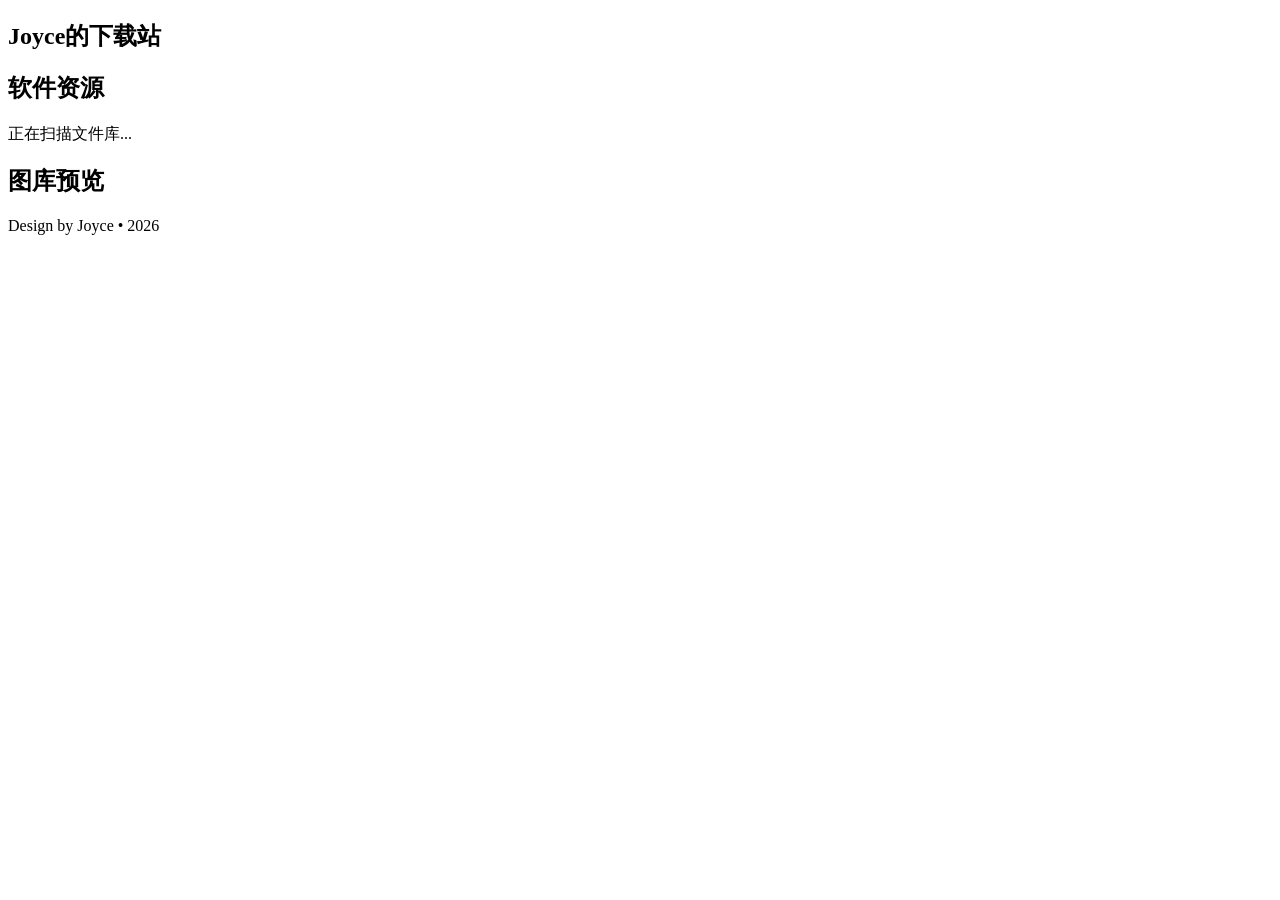
==== index.html @ 3e18d671 "Add initial HTML structure for download site" ====
<!DOCTYPE html>
<html lang="zh-CN">
<head>
    <meta charset="UTF-8">
    <meta name="viewport" content="width=device-width, initial-scale=1.0">
    <title>Joyce的下载站</title>
    <link rel="stylesheet" href="style.css">
</head>
<body>
    <nav class="glass-nav">
        <h1>Joyce的下载站</h1>
    </nav>

    <main class="container">
        <section id="software-section">
            <h2 class="section-title">软件资源</h2>
            <div class="grid" id="software-list">
                <div class="loading">正在扫描文件库...</div>
            </div>
        </section>

        <section id="gallery-section">
            <h2 class="section-title">图库预览</h2>
            <div class="grid" id="gallery-list"></div>
        </section>
    </main>

    <footer>
        <p>Design by Joyce • 2026</p>
    </footer>

    <script src="script.js"></script>
</body>
</html>
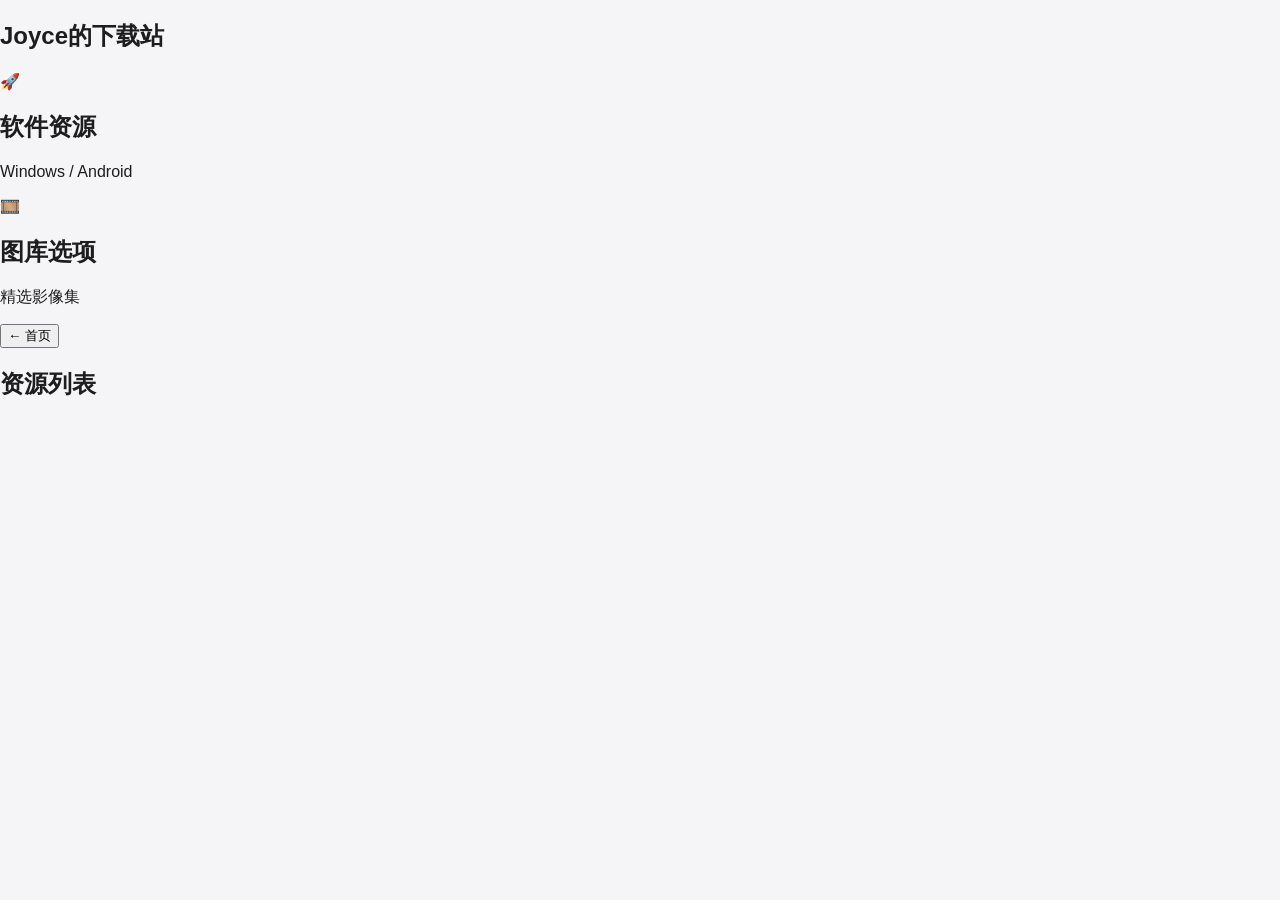
==== commit 860698d9: "更新 index.html" ====
--- a/index.html
+++ b/index.html
@@ -7,27 +7,34 @@
     <link rel="stylesheet" href="style.css">
 </head>
 <body>
-    <nav class="glass-nav">
-        <h1>Joyce的下载站</h1>
-    </nav>
+    <div class="bg-canvas"></div>
 
-    <main class="container">
-        <section id="software-section">
-            <h2 class="section-title">软件资源</h2>
-            <div class="grid" id="software-list">
-                <div class="loading">正在扫描文件库...</div>
+    <div id="app">
+        <section id="home-view" class="view active">
+            <h1 class="main-title">Joyce的下载站</h1>
+            <div class="menu-grid">
+                <div class="glass-card" onclick="enterFolder('software')">
+                    <div class="icon-wrap">🚀</div>
+                    <h2>软件资源</h2>
+                    <p>Windows / Android</p>
+                </div>
+                <div class="glass-card" onclick="enterFolder('gallery')">
+                    <div class="icon-wrap">🎞️</div>
+                    <h2>图库选项</h2>
+                    <p>精选影像集</p>
+                </div>
             </div>
         </section>
 
-        <section id="gallery-section">
-            <h2 class="section-title">图库预览</h2>
-            <div class="grid" id="gallery-list"></div>
+        <section id="folder-view" class="view">
+            <div class="nav-header">
+                <button class="btn-back" onclick="exitFolder()">← 首页</button>
+                <h2 id="folder-title-text">资源列表</h2>
+            </div>
+            <div id="file-list" class="file-grid">
+                </div>
         </section>
-    </main>
-
-    <footer>
-        <p>Design by Joyce • 2026</p>
-    </footer>
+    </div>
 
     <script src="script.js"></script>
 </body>
--- a/style.css
+++ b/style.css
@@ -0,0 +1,92 @@
+:root {
+    --bg-color: #f5f5f7;
+    --card-bg: rgba(255, 255, 255, 0.8);
+    --text-main: #1d1d1f;
+    --accent-blue: #0071e3;
+}
+
+body {
+    font-family: -apple-system, BlinkMacSystemFont, "SF Pro Text", "Helvetica Neue", sans-serif;
+    background-color: var(--bg-color);
+    color: var(--text-main);
+    margin: 0;
+    -webkit-font-smoothing: antialiased;
+}
+
+.glass-nav {
+    position: sticky;
+    top: 0;
+    backdrop-filter: blur(20px);
+    background: rgba(245, 245, 247, 0.7);
+    padding: 20px 0;
+    text-align: center;
+    z-index: 100;
+    border-bottom: 1px solid rgba(0,0,0,0.1);
+}
+
+.container {
+    max-width: 1100px;
+    margin: 0 auto;
+    padding: 40px 20px;
+}
+
+.section-title {
+    font-size: 32px;
+    font-weight: 600;
+    margin-bottom: 30px;
+    letter-spacing: -0.5px;
+}
+
+.grid {
+    display: grid;
+    grid-template-columns: repeat(auto-fill, minmax(280px, 1fr));
+    gap: 25px;
+    margin-bottom: 60px;
+}
+
+/* 卡片样式 */
+.card {
+    background: var(--card-bg);
+    border-radius: 22px;
+    padding: 24px;
+    transition: all 0.4s cubic-bezier(0.4, 0, 0.2, 1);
+    text-decoration: none;
+    color: inherit;
+    display: flex;
+    flex-direction: column;
+    align-items: center;
+    text-align: center;
+    border: 1px solid rgba(0,0,0,0.05);
+}
+
+.card:hover {
+    transform: translateY(-8px);
+    box-shadow: 0 20px 40px rgba(0,0,0,0.1);
+    background: #fff;
+}
+
+.card img, .card video {
+    width: 100%;
+    border-radius: 12px;
+    margin-bottom: 15px;
+    object-fit: cover;
+}
+
+.icon { font-size: 48px; margin-bottom: 15px; }
+
+.btn {
+    background: var(--accent-blue);
+    color: white;
+    padding: 8px 18px;
+    border-radius: 20px;
+    font-size: 14px;
+    font-weight: 500;
+    margin-top: 15px;
+}
+
+footer {
+    text-align: center;
+    padding: 40px;
+    color: #86868b;
+    font-size: 14px;
+}
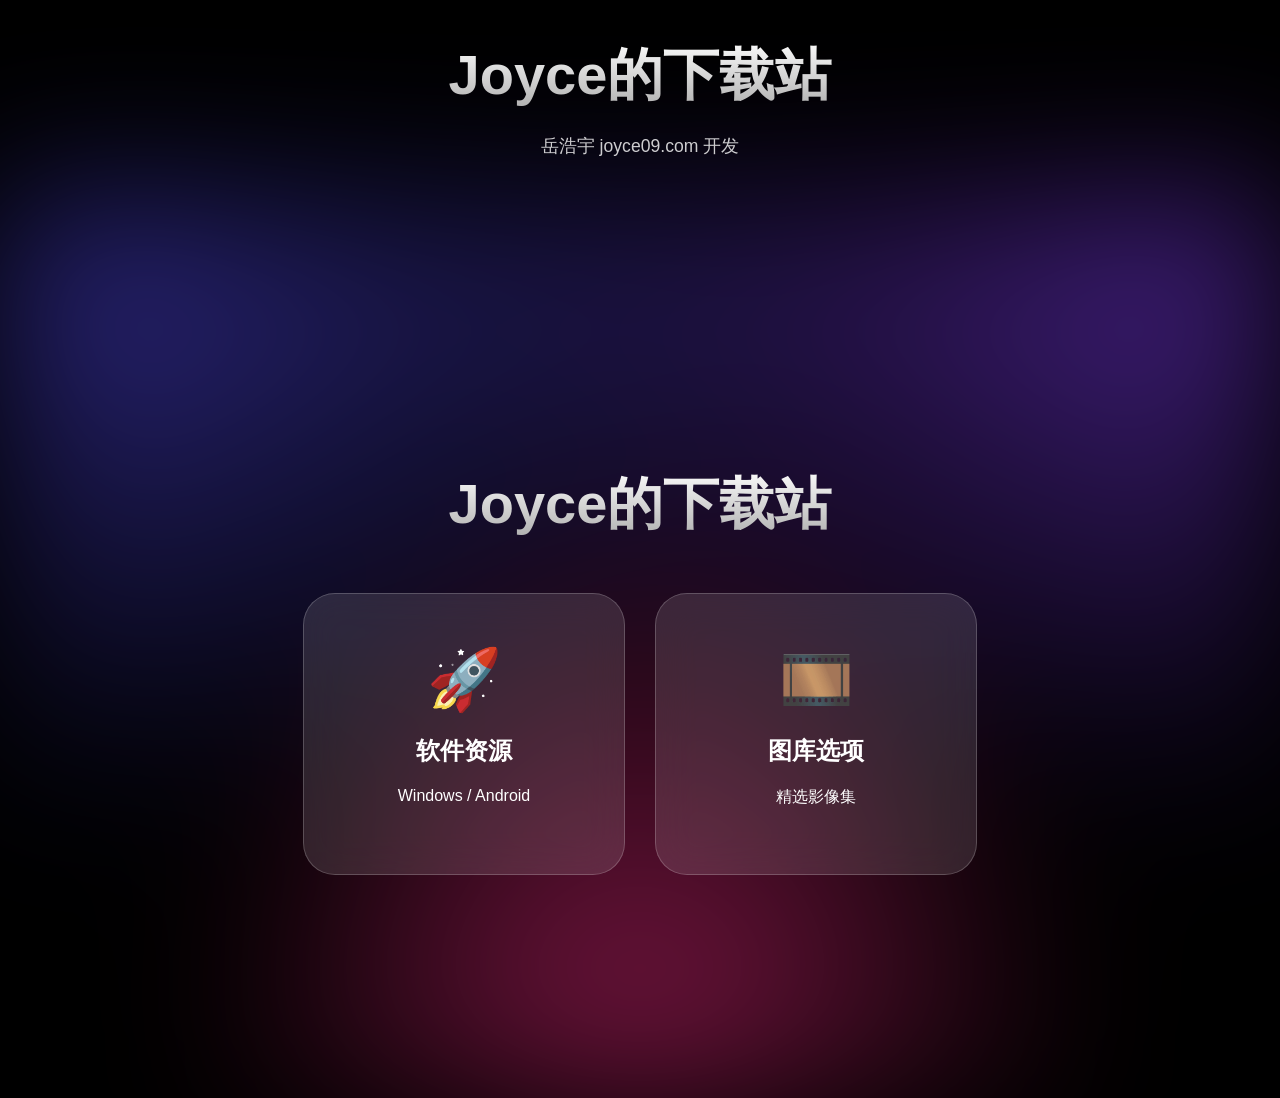
==== commit 301e555b: "Enhance index.html with title and description Added a main title and a description to the HTML." ====
--- a/index.html
+++ b/index.html
@@ -3,7 +3,10 @@
 <head>
     <meta charset="UTF-8">
     <meta name="viewport" content="width=device-width, initial-scale=1.0">
-    <title>Joyce的下载站</title>
+    <h1 class="main-title">Joyce的下载站</h1>
+<p style="text-align: center; color: rgba(255,255,255,0.8); margin-top: -30px; margin-bottom: 40px; font-size: 1.1rem;">
+    岳浩宇 joyce09.com 开发
+</p>
     <link rel="stylesheet" href="style.css">
 </head>
 <body>
--- a/style.css
+++ b/style.css
@@ -1,92 +1,83 @@
 :root {
-    --bg-color: #f5f5f7;
-    --card-bg: rgba(255, 255, 255, 0.8);
-    --text-main: #1d1d1f;
-    --accent-blue: #0071e3;
+    --glass: rgba(255, 255, 255, 0.12);
+    --glass-heavy: rgba(255, 255, 255, 0.25);
+    --border: 1px solid rgba(255, 255, 255, 0.2);
 }
 
 body {
-    font-family: -apple-system, BlinkMacSystemFont, "SF Pro Text", "Helvetica Neue", sans-serif;
-    background-color: var(--bg-color);
-    color: var(--text-main);
-    margin: 0;
-    -webkit-font-smoothing: antialiased;
+    margin: 0; background: #000; color: #fff;
+    font-family: "SF Pro Display", -apple-system, sans-serif;
+    overflow: hidden; height: 100vh;
 }
 
-.glass-nav {
-    position: sticky;
-    top: 0;
-    backdrop-filter: blur(20px);
-    background: rgba(245, 245, 247, 0.7);
-    padding: 20px 0;
-    text-align: center;
-    z-index: 100;
-    border-bottom: 1px solid rgba(0,0,0,0.1);
+/* 弥散渐变背景：这才是高级感的来源 */
+.bg-canvas {
+    position: fixed; width: 100vw; height: 100vh; z-index: -1;
+    background: radial-gradient(at 0% 0%, #4f46e5 0px, transparent 50%),
+                radial-gradient(at 100% 0%, #7c3aed 0px, transparent 50%),
+                radial-gradient(at 50% 100%, #db2777 0px, transparent 50%);
+    filter: blur(80px); opacity: 0.6;
 }
 
-.container {
-    max-width: 1100px;
-    margin: 0 auto;
-    padding: 40px 20px;
+#app {
+    height: 100%; display: flex; align-items: center; justify-content: center;
 }
 
-.section-title {
-    font-size: 32px;
-    font-weight: 600;
-    margin-bottom: 30px;
-    letter-spacing: -0.5px;
+/* 视图切换动画 */
+.view {
+    position: absolute; width: 90%; max-width: 1000px;
+    opacity: 0; transform: scale(0.9) translateY(30px);
+    pointer-events: none; transition: all 0.5s cubic-bezier(0.34, 1.56, 0.64, 1);
 }
 
-.grid {
-    display: grid;
-    grid-template-columns: repeat(auto-fill, minmax(280px, 1fr));
-    gap: 25px;
-    margin-bottom: 60px;
+.view.active {
+    opacity: 1; transform: scale(1) translateY(0); pointer-events: auto;
 }
 
-/* 卡片样式 */
-.card {
-    background: var(--card-bg);
-    border-radius: 22px;
-    padding: 24px;
-    transition: all 0.4s cubic-bezier(0.4, 0, 0.2, 1);
-    text-decoration: none;
-    color: inherit;
-    display: flex;
-    flex-direction: column;
-    align-items: center;
-    text-align: center;
-    border: 1px solid rgba(0,0,0,0.05);
+.main-title {
+    font-size: 3.5rem; text-align: center; margin-bottom: 50px;
+    background: linear-gradient(to bottom, #fff, #aaa);
+    -webkit-background-clip: text; -webkit-text-fill-color: transparent;
 }
 
-.card:hover {
-    transform: translateY(-8px);
-    box-shadow: 0 20px 40px rgba(0,0,0,0.1);
-    background: #fff;
+/* 玻璃卡片 */
+.menu-grid { display: flex; gap: 30px; justify-content: center; }
+
+.glass-card {
+    background: var(--glass); backdrop-filter: blur(20px);
+    border: var(--border); border-radius: 32px;
+    padding: 50px; width: 220px; text-align: center; cursor: pointer;
+    transition: all 0.3s cubic-bezier(0.4, 0, 0.2, 1);
 }
 
-.card img, .card video {
-    width: 100%;
-    border-radius: 12px;
-    margin-bottom: 15px;
-    object-fit: cover;
+/* 点击时的“果冻”回弹效果 */
+.glass-card:active { transform: scale(0.92); background: var(--glass-heavy); }
+
+.glass-card:hover {
+    transform: translateY(-10px);
+    box-shadow: 0 20px 40px rgba(0,0,0,0.3);
+    border: 1px solid rgba(255, 255, 255, 0.4);
 }
 
-.icon { font-size: 48px; margin-bottom: 15px; }
+.icon-wrap { font-size: 60px; margin-bottom: 20px; }
 
-.btn {
-    background: var(--accent-blue);
-    color: white;
-    padding: 8px 18px;
-    border-radius: 20px;
-    font-size: 14px;
-    font-weight: 500;
-    margin-top: 15px;
+/* 二级列表样式 */
+.nav-header { display: flex; align-items: center; margin-bottom: 30px; }
+.btn-back {
+    background: var(--glass); border: var(--border); color: #fff;
+    padding: 10px 20px; border-radius: 12px; cursor: pointer; margin-right: 20px;
 }
 
-footer {
-    text-align: center;
-    padding: 40px;
-    color: #86868b;
-    font-size: 14px;
+.file-grid {
+    display: grid; grid-template-columns: repeat(auto-fill, minmax(200px, 1fr));
+    gap: 20px; max-height: 60vh; overflow-y: auto; padding: 10px;
 }
+
+.file-item {
+    background: var(--glass); border-radius: 20px; padding: 20px;
+    text-align: center; text-decoration: none; color: #fff; border: var(--border);
+    transition: 0.3s;
+}
+
+.file-item:hover { background: var(--glass-heavy); transform: scale(1.05); }
+.file-item img, .file-item video { width: 100%; border-radius: 12px; margin-bottom: 10px; }
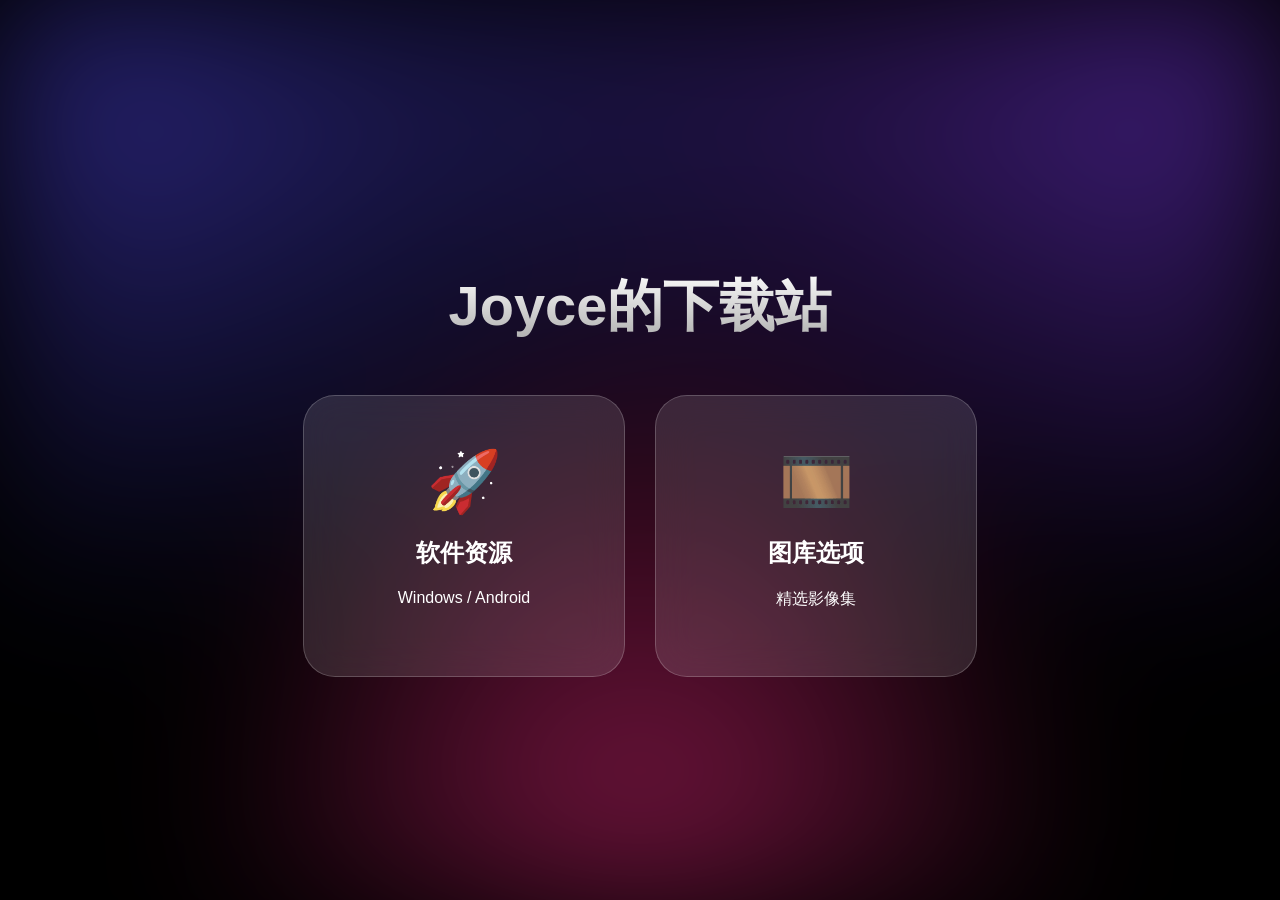
==== commit 368a13b9: "Update index.html" ====
--- a/index.html
+++ b/index.html
@@ -3,10 +3,7 @@
 <head>
     <meta charset="UTF-8">
     <meta name="viewport" content="width=device-width, initial-scale=1.0">
-    <h1 class="main-title">Joyce的下载站</h1>
-<p style="text-align: center; color: rgba(255,255,255,0.8); margin-top: -30px; margin-bottom: 40px; font-size: 1.1rem;">
-    岳浩宇 joyce09.com 开发
-</p>
+    <title>Joyce的下载站</title>
     <link rel="stylesheet" href="style.css">
 </head>
 <body>
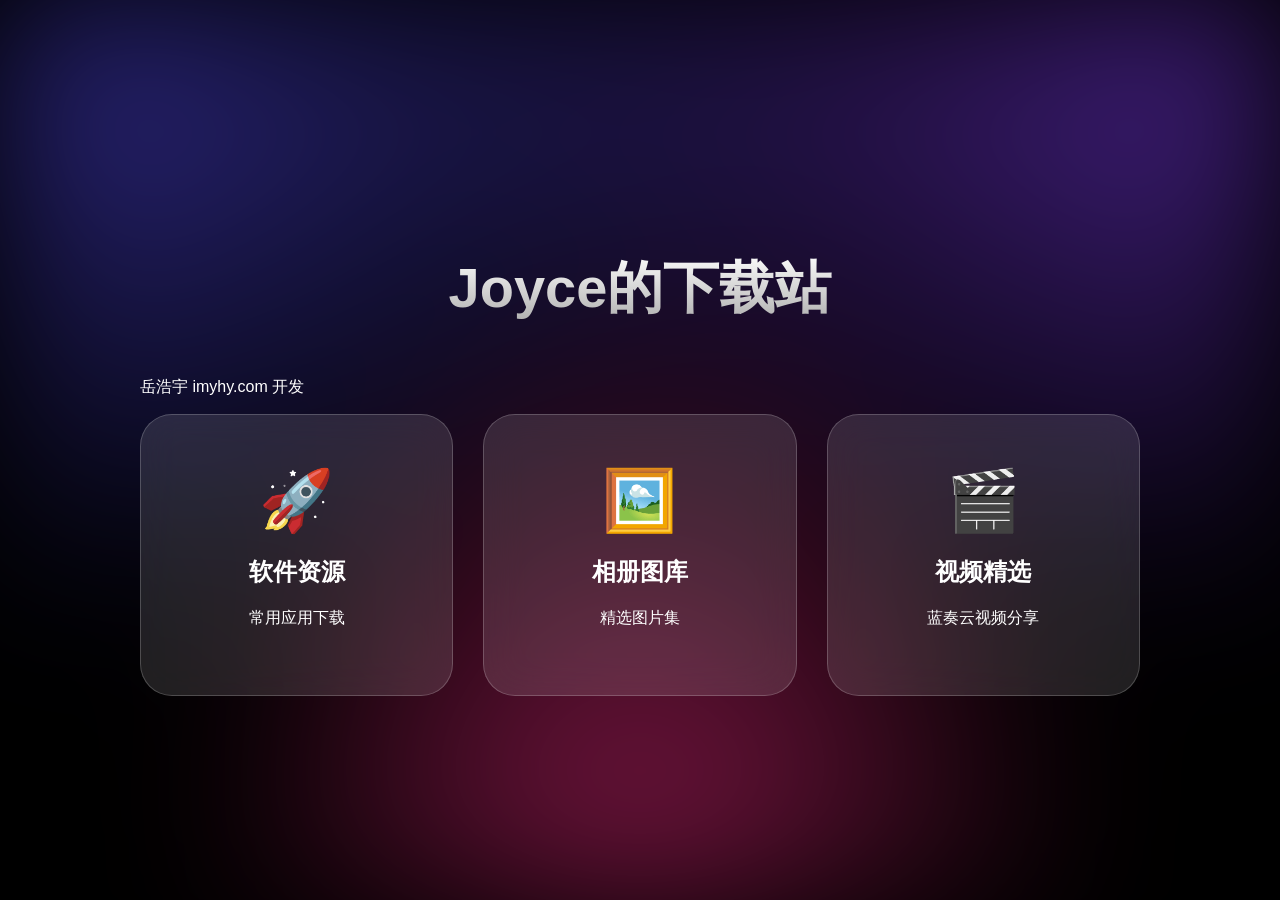
==== commit 3a11fa36: "Update index.html" ====
--- a/index.html
+++ b/index.html
@@ -3,7 +3,7 @@
 <head>
     <meta charset="UTF-8">
     <meta name="viewport" content="width=device-width, initial-scale=1.0">
-    <title>Joyce的下载站</title>
+    <title>Joyce yhy的下载站</title>
     <link rel="stylesheet" href="style.css">
 </head>
 <body>
@@ -11,27 +11,37 @@
 
     <div id="app">
         <section id="home-view" class="view active">
-            <h1 class="main-title">Joyce的下载站</h1>
+            <header class="header">
+                <h1 class="main-title">Joyce的下载站</h1>
+                <p class="subtitle">岳浩宇 imyhy.com 开发</p>
+            </header>
+            
             <div class="menu-grid">
-                <div class="glass-card" onclick="enterFolder('software')">
+                <div class="glass-card" onclick="openCategory('software')">
                     <div class="icon-wrap">🚀</div>
                     <h2>软件资源</h2>
-                    <p>Windows / Android</p>
+                    <p>常用应用下载</p>
                 </div>
-                <div class="glass-card" onclick="enterFolder('gallery')">
-                    <div class="icon-wrap">🎞️</div>
-                    <h2>图库选项</h2>
-                    <p>精选影像集</p>
+                <div class="glass-card" onclick="openCategory('gallery')">
+                    <div class="icon-wrap">🖼️</div>
+                    <h2>相册图库</h2>
+                    <p>精选图片集</p>
+                </div>
+                <div class="glass-card" onclick="openCategory('video')">
+                    <div class="icon-wrap">🎬</div>
+                    <h2>视频精选</h2>
+                    <p>蓝奏云视频分享</p>
                 </div>
             </div>
         </section>
 
-        <section id="folder-view" class="view">
+        <section id="list-view" class="view">
             <div class="nav-header">
-                <button class="btn-back" onclick="exitFolder()">← 首页</button>
-                <h2 id="folder-title-text">资源列表</h2>
+                <button class="btn-back" onclick="goBack()">← 返回首页</button>
+                <h2 id="category-title">资源列表</h2>
             </div>
-            <div id="file-list" class="file-grid">
+            
+            <div id="content-grid" class="file-grid">
                 </div>
         </section>
     </div>
@@ -39,3 +49,8 @@
     <script src="script.js"></script>
 </body>
 </html>
+    </div>
+
+    <script src="script.js"></script>
+</body>
+</html>
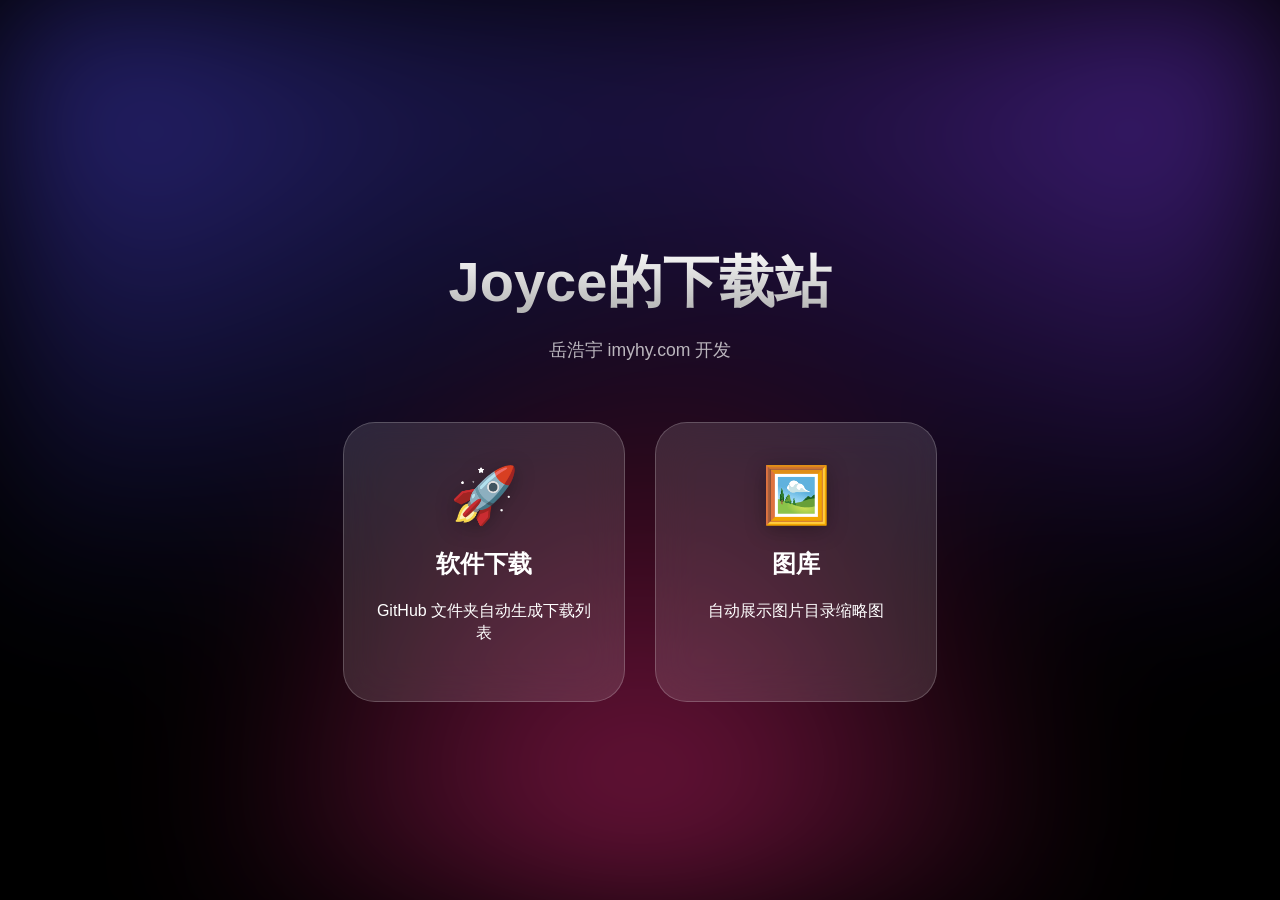
==== commit f52a6042: "Simplify downloads and gallery" ====
--- a/index.html
+++ b/index.html
@@ -19,18 +19,13 @@
             <div class="menu-grid">
                 <div class="glass-card" onclick="openCategory('software')">
                     <div class="icon-wrap">🚀</div>
-                    <h2>软件资源</h2>
-                    <p>常用应用下载</p>
+                    <h2>软件下载</h2>
+                    <p>GitHub 文件夹自动生成下载列表</p>
                 </div>
                 <div class="glass-card" onclick="openCategory('gallery')">
                     <div class="icon-wrap">🖼️</div>
-                    <h2>相册图库</h2>
-                    <p>精选图片集</p>
-                </div>
-                <div class="glass-card" onclick="openCategory('video')">
-                    <div class="icon-wrap">🎬</div>
-                    <h2>视频精选</h2>
-                    <p>蓝奏云视频分享</p>
+                    <h2>图库</h2>
+                    <p>自动展示图片目录缩略图</p>
                 </div>
             </div>
         </section>
@@ -49,8 +44,3 @@
     <script src="script.js"></script>
 </body>
 </html>
-    </div>
-
-    <script src="script.js"></script>
-</body>
-</html>
--- a/style.css
+++ b/style.css
@@ -7,10 +7,10 @@
 body {
     margin: 0; background: #000; color: #fff;
     font-family: "SF Pro Display", -apple-system, sans-serif;
-    overflow: hidden; height: 100vh;
+    overflow-x: hidden; min-height: 100vh;
 }
 
-/* 弥散渐变背景：这才是高级感的来源 */
+/* 弥散渐变背景 */
 .bg-canvas {
     position: fixed; width: 100vw; height: 100vh; z-index: -1;
     background: radial-gradient(at 0% 0%, #4f46e5 0px, transparent 50%),
@@ -20,64 +20,102 @@
 }
 
 #app {
-    height: 100%; display: flex; align-items: center; justify-content: center;
+    min-height: 100vh; display: flex; align-items: center; justify-content: center;
+    padding: 40px 20px; box-sizing: border-box;
 }
 
 /* 视图切换动画 */
 .view {
-    position: absolute; width: 90%; max-width: 1000px;
+    position: absolute; width: 100%; max-width: 1000px;
     opacity: 0; transform: scale(0.9) translateY(30px);
     pointer-events: none; transition: all 0.5s cubic-bezier(0.34, 1.56, 0.64, 1);
 }
-
 .view.active {
-    opacity: 1; transform: scale(1) translateY(0); pointer-events: auto;
+    opacity: 1; transform: scale(1) translateY(0); pointer-events: auto; position: relative;
 }
 
+.header { text-align: center; margin-bottom: 60px; }
 .main-title {
-    font-size: 3.5rem; text-align: center; margin-bottom: 50px;
+    font-size: 3.5rem; margin-bottom: 10px;
     background: linear-gradient(to bottom, #fff, #aaa);
     -webkit-background-clip: text; -webkit-text-fill-color: transparent;
 }
+.subtitle { color: rgba(255,255,255,0.7); font-size: 1.1rem; }
 
-/* 玻璃卡片 */
-.menu-grid { display: flex; gap: 30px; justify-content: center; }
-
+/* 玻璃卡片 (适配3个并排) */
+.menu-grid { display: flex; gap: 30px; justify-content: center; flex-wrap: wrap; }
 .glass-card {
-    background: var(--glass); backdrop-filter: blur(20px);
+    background: var(--glass); backdrop-filter: blur(20px); -webkit-backdrop-filter: blur(20px);
     border: var(--border); border-radius: 32px;
-    padding: 50px; width: 220px; text-align: center; cursor: pointer;
-    transition: all 0.3s cubic-bezier(0.4, 0, 0.2, 1);
+    padding: 40px 30px; width: 220px; text-align: center; cursor: pointer;
+    transition: all 0.4s cubic-bezier(0.4, 0, 0.2, 1);
 }
-
-/* 点击时的“果冻”回弹效果 */
 .glass-card:active { transform: scale(0.92); background: var(--glass-heavy); }
-
-.glass-card:hover {
-    transform: translateY(-10px);
-    box-shadow: 0 20px 40px rgba(0,0,0,0.3);
-    border: 1px solid rgba(255, 255, 255, 0.4);
-}
-
-.icon-wrap { font-size: 60px; margin-bottom: 20px; }
+.glass-card:hover { transform: translateY(-10px); box-shadow: 0 20px 40px rgba(0,0,0,0.3); }
+.icon-wrap { font-size: 55px; margin-bottom: 15px; filter: drop-shadow(0 4px 10px rgba(0,0,0,0.3)); }
 
 /* 二级列表样式 */
 .nav-header { display: flex; align-items: center; margin-bottom: 30px; }
 .btn-back {
     background: var(--glass); border: var(--border); color: #fff;
-    padding: 10px 20px; border-radius: 12px; cursor: pointer; margin-right: 20px;
+    padding: 10px 20px; border-radius: 12px; cursor: pointer; margin-right: 20px; transition: 0.3s;
 }
+.btn-back:hover { background: var(--glass-heavy); }
 
 .file-grid {
-    display: grid; grid-template-columns: repeat(auto-fill, minmax(200px, 1fr));
-    gap: 20px; max-height: 60vh; overflow-y: auto; padding: 10px;
+    display: grid; grid-template-columns: repeat(auto-fill, minmax(220px, 1fr));
+    gap: 20px; max-height: 70vh; overflow-y: auto; padding: 10px;
 }
 
 .file-item {
-    background: var(--glass); border-radius: 20px; padding: 20px;
+    background: var(--glass); border-radius: 20px; padding: 25px 20px;
     text-align: center; text-decoration: none; color: #fff; border: var(--border);
-    transition: 0.3s;
+    transition: 0.3s; display: flex; flex-direction: column; align-items: center; justify-content: center;
+}
+.file-item:hover { background: var(--glass-heavy); transform: scale(1.05); }
+.file-item img { width: 100%; border-radius: 12px; margin-bottom: 10px; object-fit: cover; }
+.item-title { font-size: 1.1rem; font-weight: 600; margin-bottom: 8px; word-break: break-all; }
+.item-action { font-size: 0.85rem; color: #4ade80; }
+
+.menu-grid {
+    max-width: 780px;
+    margin: 0 auto;
 }
 
-.file-item:hover { background: var(--glass-heavy); transform: scale(1.05); }
-.file-item img, .file-item video { width: 100%; border-radius: 12px; margin-bottom: 10px; }
+.glass-card p {
+    min-height: 2.8em;
+    line-height: 1.4;
+}
+
+.grid-message {
+    grid-column: 1 / -1;
+    text-align: center;
+    padding: 40px;
+    color: rgba(255, 255, 255, 0.78);
+}
+
+.grid-message.error {
+    color: #ff8a8a;
+}
+
+.folder-item {
+    cursor: pointer;
+    font: inherit;
+}
+
+.item-icon {
+    font-size: 45px;
+    margin-bottom: 15px;
+}
+
+.file-item img {
+    aspect-ratio: 4 / 3;
+    max-height: 180px;
+}
+
+@media (max-width: 640px) {
+    .main-title { font-size: 2.5rem; }
+    .nav-header { align-items: flex-start; flex-direction: column; gap: 16px; }
+    .btn-back { margin-right: 0; }
+    .file-grid { grid-template-columns: repeat(auto-fill, minmax(160px, 1fr)); }
+}
